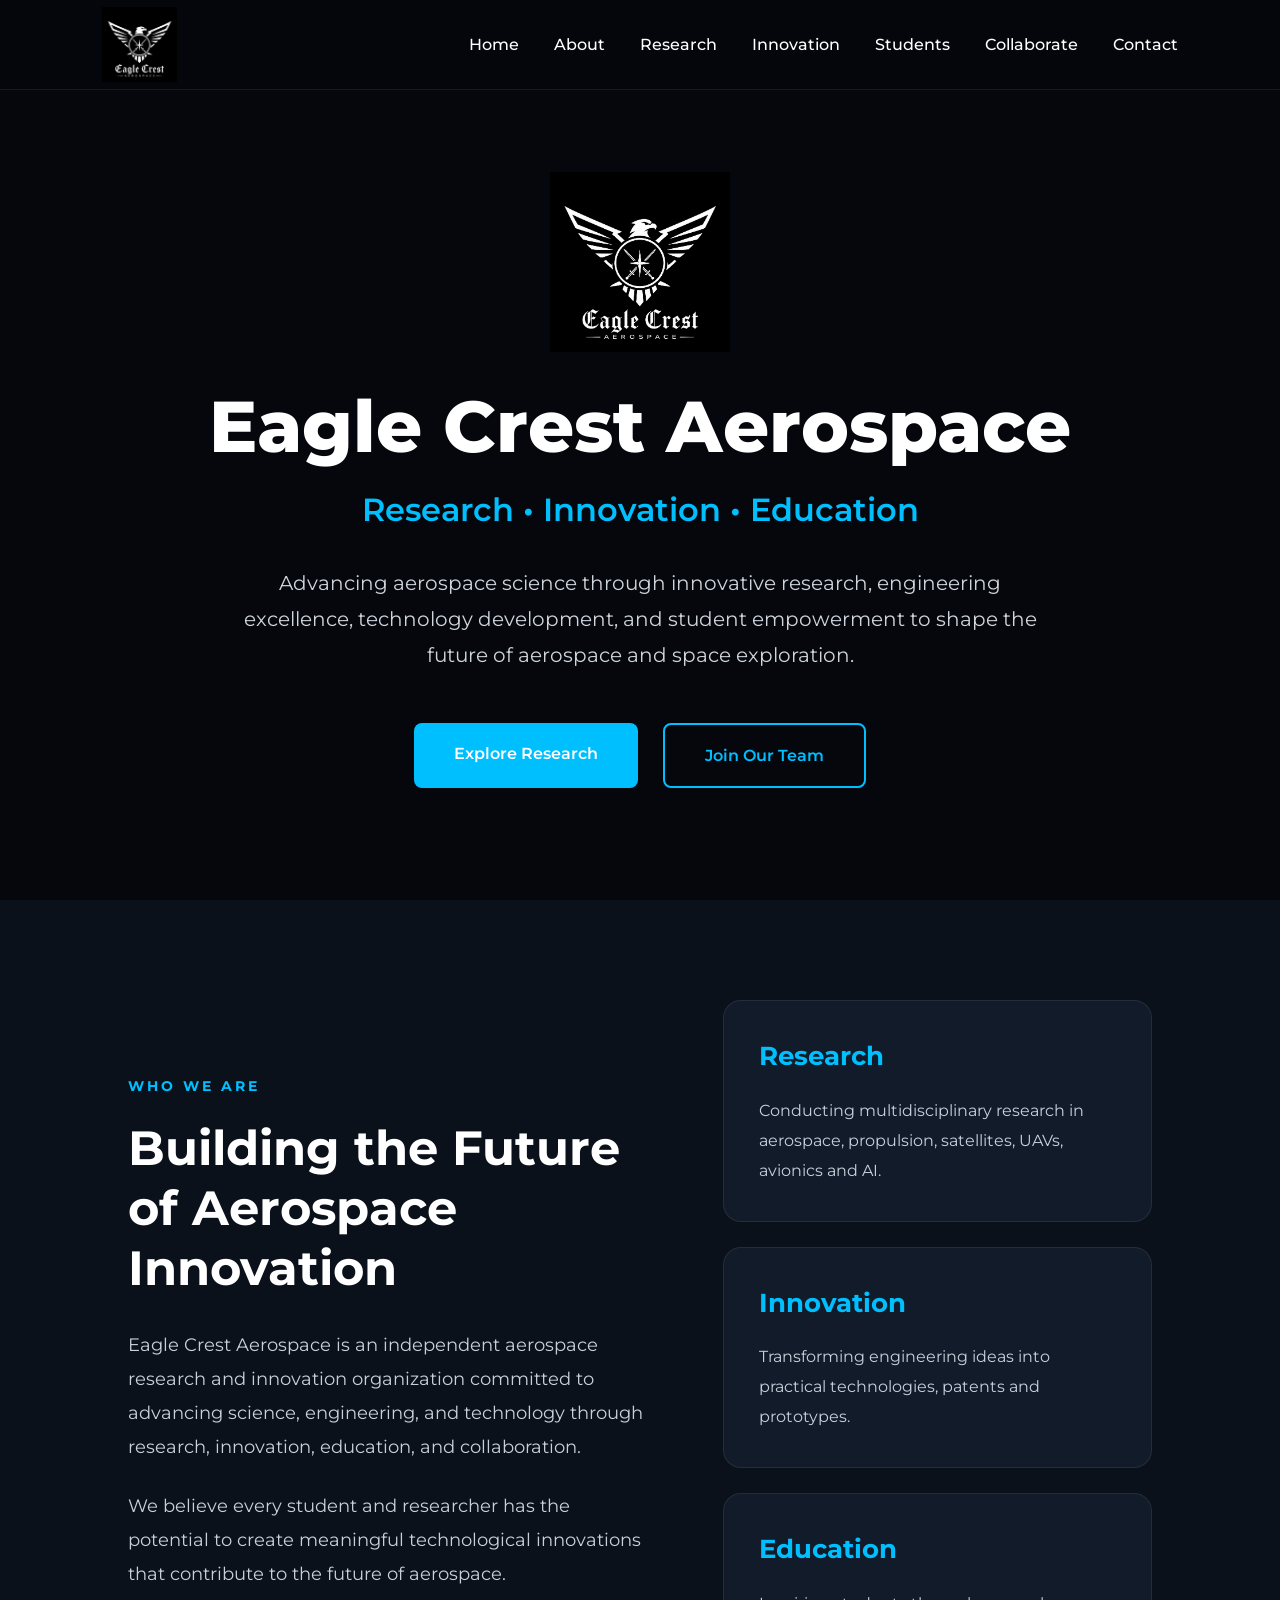
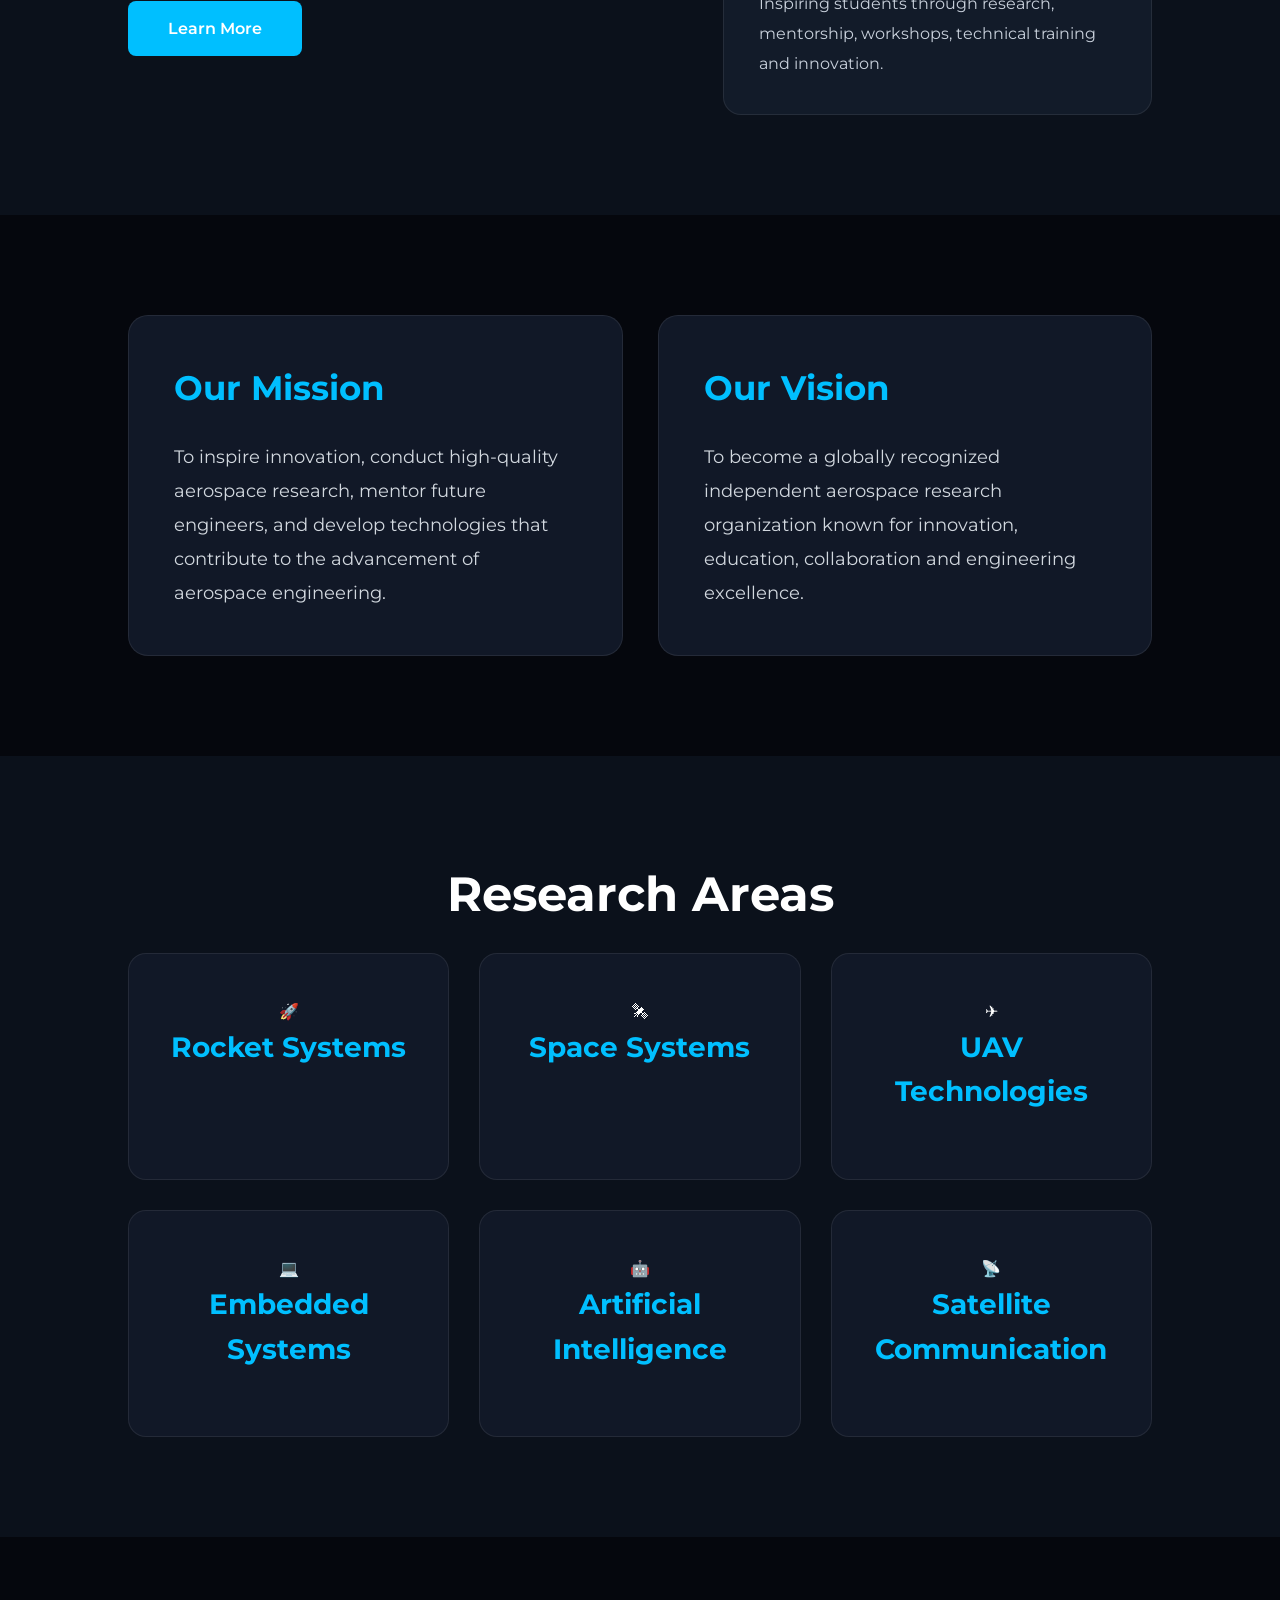
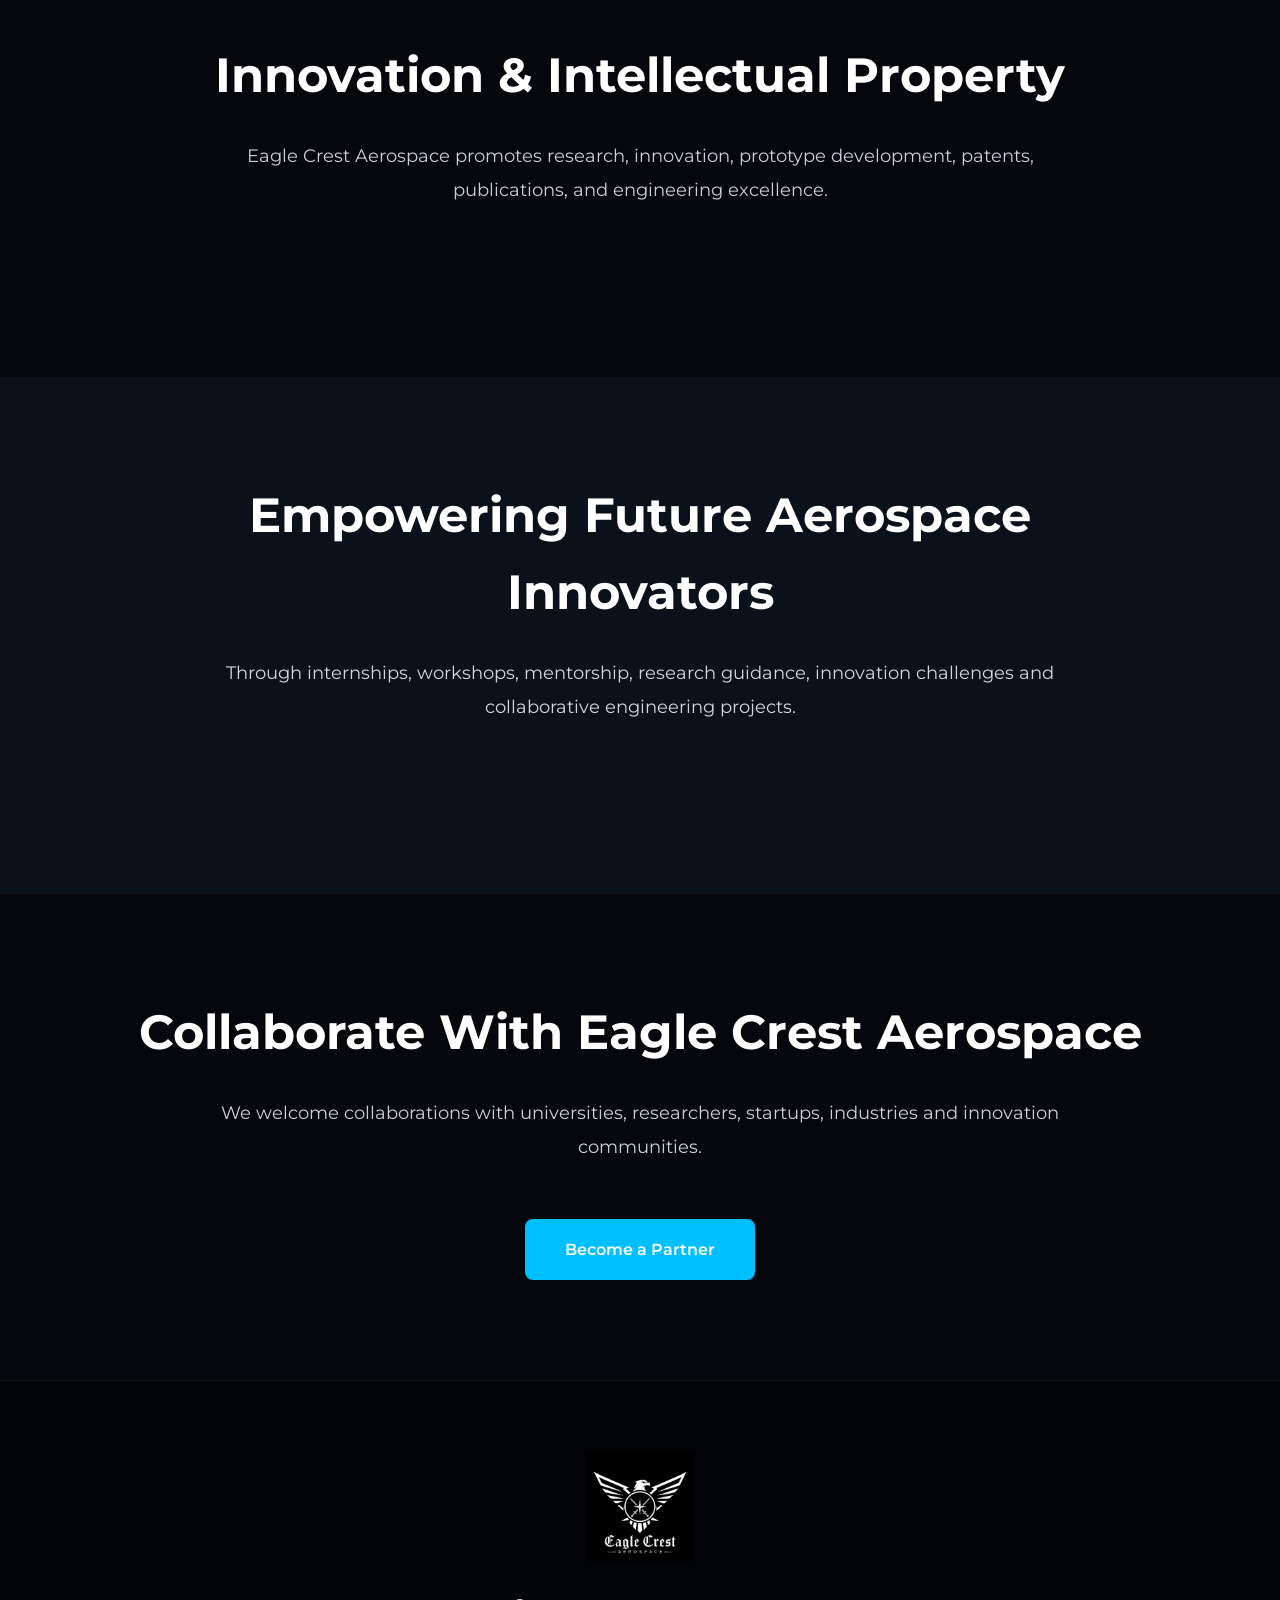
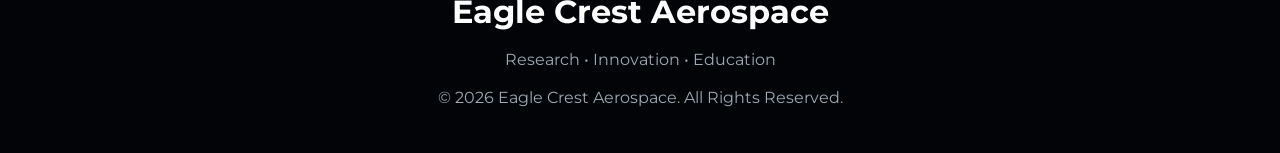
==== index.html @ 28a16800 "Add files via upload" ====
<!DOCTYPE html>
<html lang="en">

<head>

    <meta charset="UTF-8">

    <meta name="viewport" content="width=device-width, initial-scale=1.0">

    <title>Eagle Crest Aerospace</title>

    <!-- Google Fonts -->

    <link rel="preconnect" href="https://fonts.googleapis.com">

    <link rel="preconnect" href="https://fonts.gstatic.com" crossorigin>

    <link href="https://fonts.googleapis.com/css2?family=Montserrat:wght@300;400;500;600;700;800&family=Poppins:wght@300;400;500;600&display=swap" rel="stylesheet">

    <!-- CSS -->

    <link rel="stylesheet" href="css/style.css">

</head>

<body>

<!-- =====================================================
NAVIGATION
====================================================== -->

<header>

<nav class="navbar">

    <div class="logo">

        <img src="images/eagle-crest-logo.png" alt="Eagle Crest Aerospace Logo">

    </div>

    <ul class="nav-links">

        <li><a href="#home">Home</a></li>

        <li><a href="#about">About</a></li>

        <a href="research.html">Research</a>

        <li><a href="#innovation">Innovation</a></li>

        <li><a href="#students">Students</a></li>

        <li><a href="#collaboration">Collaborate</a></li>

        <li><a href="#contact">Contact</a></li>

    </ul>

</nav>

</header>

<!-- =====================================================
HERO SECTION
====================================================== -->

<section class="hero" id="home">

    <div class="hero-content">

        <img src="images/eagle-crest-logo.png"
             alt="Eagle Crest Aerospace"
             class="hero-logo">

        <h1>Eagle Crest Aerospace</h1>

        <h2>Research • Innovation • Education</h2>

        <p>

            Advancing aerospace science through innovative research,
            engineering excellence, technology development,
            and student empowerment to shape the future
            of aerospace and space exploration.

        </p>

        <div class="hero-buttons">

            <a href="#research" class="primary-btn">

                Explore Research

            </a>

            <a href="#students" class="secondary-btn">

                Join Our Team

            </a>

        </div>

    </div>

</section>

<!-- =====================================================
ABOUT
====================================================== -->

<section class="about" id="about">

    <div class="about-text">

        <span class="section-tag">

            WHO WE ARE

        </span>

        <h2>

            Building the Future of Aerospace Innovation

        </h2>

        <p>

            Eagle Crest Aerospace is an independent aerospace research
            and innovation organization committed to advancing science,
            engineering, and technology through research,
            innovation, education, and collaboration.

        </p>

        <p>

            We believe every student and researcher has the potential
            to create meaningful technological innovations that
            contribute to the future of aerospace.

        </p>

        <a href="#" class="primary-btn">

            Learn More

        </a>

    </div>

    <div class="about-cards">

        <div class="card">

            <h3>Research</h3>

            <p>

                Conducting multidisciplinary research in aerospace,
                propulsion, satellites, UAVs,
                avionics and AI.

            </p>

        </div>

        <div class="card">

            <h3>Innovation</h3>

            <p>

                Transforming engineering ideas into
                practical technologies,
                patents and prototypes.

            </p>

        </div>

        <div class="card">

            <h3>Education</h3>

            <p>

                Inspiring students through research,
                mentorship, workshops,
                technical training and innovation.

            </p>

        </div>

    </div>

</section>

<!-- =====================================================
MISSION & VISION
====================================================== -->

<section class="mission">

    <div class="mission-box">

        <h2>Our Mission</h2>

        <p>

            To inspire innovation, conduct high-quality aerospace
            research, mentor future engineers,
            and develop technologies that contribute
            to the advancement of aerospace engineering.

        </p>

    </div>

    <div class="mission-box">

        <h2>Our Vision</h2>

        <p>

            To become a globally recognized independent
            aerospace research organization known for
            innovation, education,
            collaboration and engineering excellence.

        </p>

    </div>

</section>

<!-- =====================================================
RESEARCH
====================================================== -->

<section class="research" id="research">

    <h2>

        Research Areas

    </h2>

    <div class="research-grid">

        <div class="research-card">

            🚀

            <h3>Rocket Systems</h3>

        </div>

        <div class="research-card">

            🛰

            <h3>Space Systems</h3>

        </div>

        <div class="research-card">

            ✈

            <h3>UAV Technologies</h3>

        </div>

        <div class="research-card">

            💻

            <h3>Embedded Systems</h3>

        </div>

        <div class="research-card">

            🤖

            <h3>Artificial Intelligence</h3>

        </div>

        <div class="research-card">

            📡

            <h3>Satellite Communication</h3>

        </div>

    </div>

</section>

<!-- =====================================================
INNOVATION
====================================================== -->

<section class="innovation" id="innovation">

    <h2>

        Innovation & Intellectual Property

    </h2>

    <p>

        Eagle Crest Aerospace promotes research,
        innovation, prototype development,
        patents, publications,
        and engineering excellence.

    </p>

</section>

<!-- =====================================================
STUDENTS
====================================================== -->

<section class="students" id="students">

    <h2>

        Empowering Future Aerospace Innovators

    </h2>

    <p>

        Through internships,
        workshops,
        mentorship,
        research guidance,
        innovation challenges
        and collaborative engineering projects.

    </p>

</section>

<!-- =====================================================
COLLABORATION
====================================================== -->

<section class="collaboration" id="collaboration">

    <h2>

        Collaborate With Eagle Crest Aerospace

    </h2>

    <p>

        We welcome collaborations with
        universities,
        researchers,
        startups,
        industries
        and innovation communities.

    </p>

    <a href="#" class="primary-btn">

        Become a Partner

    </a>

</section>

<!-- =====================================================
FOOTER
====================================================== -->

<footer id="contact">

    <img src="images/eagle-crest-logo.png"
         alt="Logo">

    <h3>

        Eagle Crest Aerospace

    </h3>

    <p>

        Research • Innovation • Education

    </p>

    <p>

        © 2026 Eagle Crest Aerospace.
        All Rights Reserved.

    </p>

</footer>

<script src="js/script.js"></script>

</body>

</html>
---- css/style.css ----
/*====================================================
EAGLE CREST AEROSPACE
STYLE SHEET
====================================================*/


/*====================================================
RESET
====================================================*/

*{
    margin:0;
    padding:0;
    box-sizing:border-box;
}

html{
    scroll-behavior:smooth;
}

body{

    font-family:'Montserrat',sans-serif;

    background:#05070d;

    color:#ffffff;

    overflow-x:hidden;

    line-height:1.6;

}


/*====================================================
GENERAL
====================================================*/

section{

    width:100%;

    padding:100px 10%;

}

img{

    max-width:100%;

    display:block;

}

a{

    text-decoration:none;

}

ul{

    list-style:none;

}


/*====================================================
NAVIGATION
====================================================*/

header{

    position:fixed;

    top:0;

    left:0;

    width:100%;

    z-index:1000;

}

.navbar{

    width:100%;

    height:90px;

    padding:0 8%;

    display:flex;

    justify-content:space-between;

    align-items:center;

    background:rgba(5,7,13,.90);

    backdrop-filter:blur(12px);

    border-bottom:1px solid rgba(255,255,255,.08);

}


/*================ LOGO =================*/

.logo img{

    height:75px;

    width:auto;

    transition:.3s;

}

.logo img:hover{

    transform:scale(1.05);

}


/*================ MENU =================*/

.nav-links{

    display:flex;

    align-items:center;

    gap:35px;

}

.nav-links a{

    color:#ffffff;

    font-size:16px;

    font-weight:500;

    transition:.3s;

    position:relative;

}

.nav-links a:hover{

    color:#00bfff;

}

.nav-links a::after{

    content:"";

    position:absolute;

    left:0;

    bottom:-8px;

    width:0;

    height:2px;

    background:#00bfff;

    transition:.3s;

}

.nav-links a:hover::after{

    width:100%;

}


/*====================================================
HERO
====================================================*/

.hero{

    min-height:100vh;

    display:flex;

    justify-content:center;

    align-items:center;

    text-align:center;

    padding-top:160px;

    background:
    linear-gradient(rgba(5,7,13,.92),rgba(5,7,13,.95));

}


/*================ HERO CONTENT =================*/

.hero-content{

    max-width:900px;

    margin:auto;

}


/*================ HERO LOGO =================*/

.hero-logo{

    width:180px;

    margin:0 auto 35px;

}


/*================ TITLE =================*/

.hero h1{

    font-size:72px;

    font-weight:800;

    margin-bottom:18px;

    line-height:1.1;

}


/*================ SUBTITLE =================*/

.hero h2{

    font-size:32px;

    color:#00bfff;

    margin-bottom:30px;

    font-weight:600;

}


/*================ DESCRIPTION =================*/

.hero p{

    font-size:20px;

    color:#cfd5dd;

    line-height:36px;

    max-width:820px;

    margin:auto;

}


/*====================================================
BUTTONS
====================================================*/

.hero-buttons{

    margin-top:50px;

    display:flex;

    justify-content:center;

    gap:25px;

}


/*================ PRIMARY =================*/

.primary-btn{

    background:#00bfff;

    color:white;

    padding:18px 40px;

    border-radius:8px;

    font-weight:600;

    transition:.3s;

}

.primary-btn:hover{

    background:#0099e6;

    transform:translateY(-4px);

}


/*================ SECONDARY =================*/

.secondary-btn{

    border:2px solid #00bfff;

    color:#00bfff;

    padding:18px 40px;

    border-radius:8px;

    font-weight:600;

    transition:.3s;

}

.secondary-btn:hover{

    background:#00bfff;

    color:white;

    transform:translateY(-4px);

}


/*====================================================
RESPONSIVE
====================================================*/

@media(max-width:992px){

.navbar{

    flex-direction:column;

    height:auto;

    padding:20px;

}

.logo img{

    height:60px;

}

.nav-links{

    flex-wrap:wrap;

    justify-content:center;

    gap:18px;

    margin-top:15px;

}

.hero{

    padding-top:220px;

}

.hero-logo{

    width:150px;

}

.hero h1{

    font-size:46px;

}

.hero h2{

    font-size:24px;

}

.hero p{

    font-size:18px;

    line-height:30px;

}

.hero-buttons{

    flex-direction:column;

    align-items:center;

}

.primary-btn,

.secondary-btn{

    width:240px;

    text-align:center;

}

}
/*====================================================
ABOUT SECTION
====================================================*/

.about{

    background:#0b111b;

    display:grid;

    grid-template-columns:1.1fr .9fr;

    gap:70px;

    align-items:center;

}

/* LEFT SIDE */

.about-text{

    max-width:700px;

}

.section-tag{

    display:inline-block;

    color:#00bfff;

    font-size:14px;

    font-weight:700;

    letter-spacing:3px;

    text-transform:uppercase;

    margin-bottom:20px;

}

.about-text h2{

    font-size:48px;

    font-weight:700;

    line-height:60px;

    margin-bottom:30px;

}

.about-text p{

    font-size:18px;

    color:#c8d0db;

    line-height:34px;

    margin-bottom:25px;

}


/*====================================================
ABOUT CARDS
====================================================*/

.about-cards{

    display:grid;

    gap:25px;

}

.card{

    background:#121b29;

    padding:35px;

    border-radius:18px;

    border:1px solid rgba(255,255,255,.08);

    transition:.35s;

    cursor:pointer;

}

.card:hover{

    transform:translateY(-8px);

    border-color:#00bfff;

    box-shadow:0 20px 35px rgba(0,191,255,.12);

}

.card h3{

    color:#00bfff;

    font-size:26px;

    margin-bottom:18px;

}

.card p{

    color:#c8d0db;

    line-height:30px;

}


/*====================================================
MISSION & VISION
====================================================*/

.mission{

    background:#05070d;

    display:grid;

    grid-template-columns:repeat(2,1fr);

    gap:35px;

}

.mission-box{

    background:#111827;

    border-radius:20px;

    padding:45px;

    border:1px solid rgba(255,255,255,.08);

    transition:.35s;

}

.mission-box:hover{

    transform:translateY(-10px);

    border-color:#00bfff;

    box-shadow:0 20px 40px rgba(0,191,255,.10);

}

.mission-box h2{

    font-size:34px;

    color:#00bfff;

    margin-bottom:25px;

}

.mission-box p{

    color:#d2d8df;

    font-size:18px;

    line-height:34px;

}


/*====================================================
RESPONSIVE
====================================================*/

@media(max-width:1100px){

.about{

    grid-template-columns:1fr;

}

.about-text{

    max-width:100%;

}

.mission{

    grid-template-columns:1fr;

}

}

@media(max-width:768px){

.about{

    padding:80px 7%;

}

.mission{

    padding:80px 7%;

}

.about-text h2{

    font-size:36px;

    line-height:46px;

}

.card{

    padding:28px;

}

.mission-box{

    padding:35px;

}

.mission-box h2{

    font-size:28px;

}

.about-text p,

.card p,

.mission-box p{

    font-size:16px;

    line-height:30px;

}

}
/*====================================================
RESEARCH SECTION
====================================================*/

.research{

    background:#0b111b;

    text-align:center;

}

.research h2{

    font-size:48px;

    font-weight:700;

    margin-bottom:20px;

}

.research>p{

    max-width:800px;

    margin:0 auto 70px;

    color:#c9d1db;

    font-size:18px;

    line-height:32px;

}

.research-grid{

    display:grid;

    grid-template-columns:repeat(auto-fit,minmax(280px,1fr));

    gap:30px;

}

/*==============================
RESEARCH CARD
==============================*/

.research-card{

    background:#111827;

    padding:45px 30px;

    border-radius:18px;

    border:1px solid rgba(255,255,255,.08);

    transition:.35s;

    cursor:pointer;

}

.research-card:hover{

    transform:translateY(-10px);

    border-color:#00bfff;

    box-shadow:0 20px 45px rgba(0,191,255,.15);

}

.research-card .icon{

    font-size:55px;

    margin-bottom:25px;

}

.research-card h3{

    font-size:28px;

    margin-bottom:20px;

    color:#00bfff;

}

.research-card p{

    color:#c8d0db;

    line-height:30px;

    font-size:17px;

}

/*====================================================
INNOVATION SECTION
====================================================*/

.innovation{

    background:#05070d;

    text-align:center;

}

.innovation h2{

    font-size:48px;

    margin-bottom:25px;

}

.innovation>p{

    max-width:850px;

    margin:0 auto 70px;

    color:#c8d0db;

    font-size:18px;

    line-height:34px;

}

/*==============================
INNOVATION GRID
==============================*/

.innovation-grid{

    display:grid;

    grid-template-columns:repeat(auto-fit,minmax(250px,1fr));

    gap:30px;

}

.innovation-card{

    background:#121b29;

    padding:35px;

    border-radius:18px;

    border:1px solid rgba(255,255,255,.08);

    transition:.35s;

}

.innovation-card:hover{

    transform:translateY(-8px);

    border-color:#00bfff;

    box-shadow:0 20px 40px rgba(0,191,255,.12);

}

.innovation-card h3{

    color:#00bfff;

    font-size:26px;

    margin-bottom:18px;

}

.innovation-card p{

    color:#d0d7df;

    line-height:30px;

}

/*====================================================
STUDENT SECTION
====================================================*/

.students{

    background:#0b111b;

    text-align:center;

}

.students h2{

    font-size:48px;

    margin-bottom:25px;

}

.students>p{

    max-width:900px;

    margin:0 auto 70px;

    font-size:18px;

    line-height:34px;

    color:#d0d7df;

}

/*==============================
PROGRAM GRID
==============================*/

.student-grid{

    display:grid;

    grid-template-columns:repeat(auto-fit,minmax(280px,1fr));

    gap:30px;

}

.student-card{

    background:#111827;

    border-radius:18px;

    padding:35px;

    border:1px solid rgba(255,255,255,.08);

    transition:.35s;

}

.student-card:hover{

    transform:translateY(-8px);

    border-color:#00bfff;

    box-shadow:0 20px 40px rgba(0,191,255,.15);

}

.student-card h3{

    color:#00bfff;

    font-size:24px;

    margin-bottom:18px;

}

.student-card p{

    color:#d0d7df;

    line-height:30px;

}

/*==============================
CALL TO ACTION
==============================*/

.student-btn{

    display:inline-block;

    margin-top:60px;

    padding:18px 45px;

    background:#00bfff;

    color:white;

    border-radius:8px;

    font-weight:600;

    transition:.3s;

}

.student-btn:hover{

    background:#0099e6;

}

/*====================================================
RESPONSIVE
====================================================*/

@media(max-width:900px){

.research h2,
.innovation h2,
.students h2{

    font-size:36px;

}

.research-grid,
.innovation-grid,
.student-grid{

    grid-template-columns:1fr;

}

}
/*====================================================
COLLABORATION SECTION
====================================================*/

.collaboration{

    background:#05070d;

    text-align:center;

}

.collaboration h2{

    font-size:48px;

    margin-bottom:25px;

    color:#ffffff;

}

.collaboration p{

    max-width:850px;

    margin:0 auto 45px;

    color:#c9d1db;

    font-size:18px;

    line-height:34px;

}

.collaboration .primary-btn{

    display:inline-block;

    margin-top:10px;

}


/*====================================================
FOOTER
====================================================*/

footer{

    background:#020407;

    padding:70px 10% 30px;

    text-align:center;

    border-top:1px solid rgba(255,255,255,.08);

}

footer img{

    width:110px;

    margin:0 auto 25px;

}

footer h3{

    font-size:32px;

    color:#ffffff;

    margin-bottom:10px;

}

footer p{

    color:#9ea9b6;

    font-size:16px;

    margin-bottom:12px;

}

footer hr{

    margin:35px auto;

    border:none;

    border-top:1px solid rgba(255,255,255,.08);

    width:100%;

}

.footer-links{

    display:flex;

    justify-content:center;

    gap:30px;

    margin-bottom:35px;

    flex-wrap:wrap;

}

.footer-links a{

    color:#bfc8d4;

    transition:.3s;

}

.footer-links a:hover{

    color:#00bfff;

}

.footer-social{

    display:flex;

    justify-content:center;

    gap:18px;

    margin-bottom:35px;

}

.footer-social a{

    width:45px;

    height:45px;

    border-radius:50%;

    background:#111827;

    display:flex;

    justify-content:center;

    align-items:center;

    color:white;

    font-size:18px;

    transition:.3s;

}

.footer-social a:hover{

    background:#00bfff;

    transform:translateY(-5px);

}

.copyright{

    margin-top:20px;

    font-size:15px;

    color:#8c98a7;

}


/*====================================================
GLOBAL RESPONSIVE
====================================================*/

@media(max-width:1200px){

section{

    padding:90px 8%;

}

.hero h1{

    font-size:58px;

}

.about-text h2{

    font-size:40px;

}

.research h2,

.innovation h2,

.students h2,

.collaboration h2{

    font-size:40px;

}

}


@media(max-width:992px){

.navbar{

    padding:20px 6%;

}

.hero{

    padding-top:180px;

}

.hero-logo{

    width:160px;

}

.hero h1{

    font-size:48px;

}

.hero h2{

    font-size:24px;

}

.hero p{

    font-size:18px;

    line-height:30px;

}

.about{

    grid-template-columns:1fr;

}

.mission{

    grid-template-columns:1fr;

}

.research-grid,

.innovation-grid,

.student-grid{

    grid-template-columns:repeat(2,1fr);

}

}


@media(max-width:768px){

.navbar{

    flex-direction:column;

    height:auto;

    padding:20px;

}

.nav-links{

    flex-wrap:wrap;

    justify-content:center;

    gap:15px;

    margin-top:15px;

}

.hero{

    padding-top:230px;

}

.hero-logo{

    width:140px;

}

.hero h1{

    font-size:38px;

}

.hero h2{

    font-size:20px;

}

.hero p{

    font-size:16px;

    line-height:28px;

}

.hero-buttons{

    flex-direction:column;

    align-items:center;

}

.primary-btn,

.secondary-btn{

    width:220px;

    text-align:center;

}

.research-grid,

.innovation-grid,

.student-grid{

    grid-template-columns:1fr;

}

.about-text h2{

    font-size:32px;

    line-height:42px;

}

.mission-box{

    padding:30px;

}

footer h3{

    font-size:26px;

}

.footer-links{

    flex-direction:column;

    gap:15px;

}

}


@media(max-width:480px){

.hero h1{

    font-size:32px;

}

.hero-logo{

    width:120px;

}

.hero p{

    font-size:15px;

}

.section-tag{

    font-size:13px;

}

.research h2,

.innovation h2,

.students h2,

.collaboration h2{

    font-size:30px;

}

}
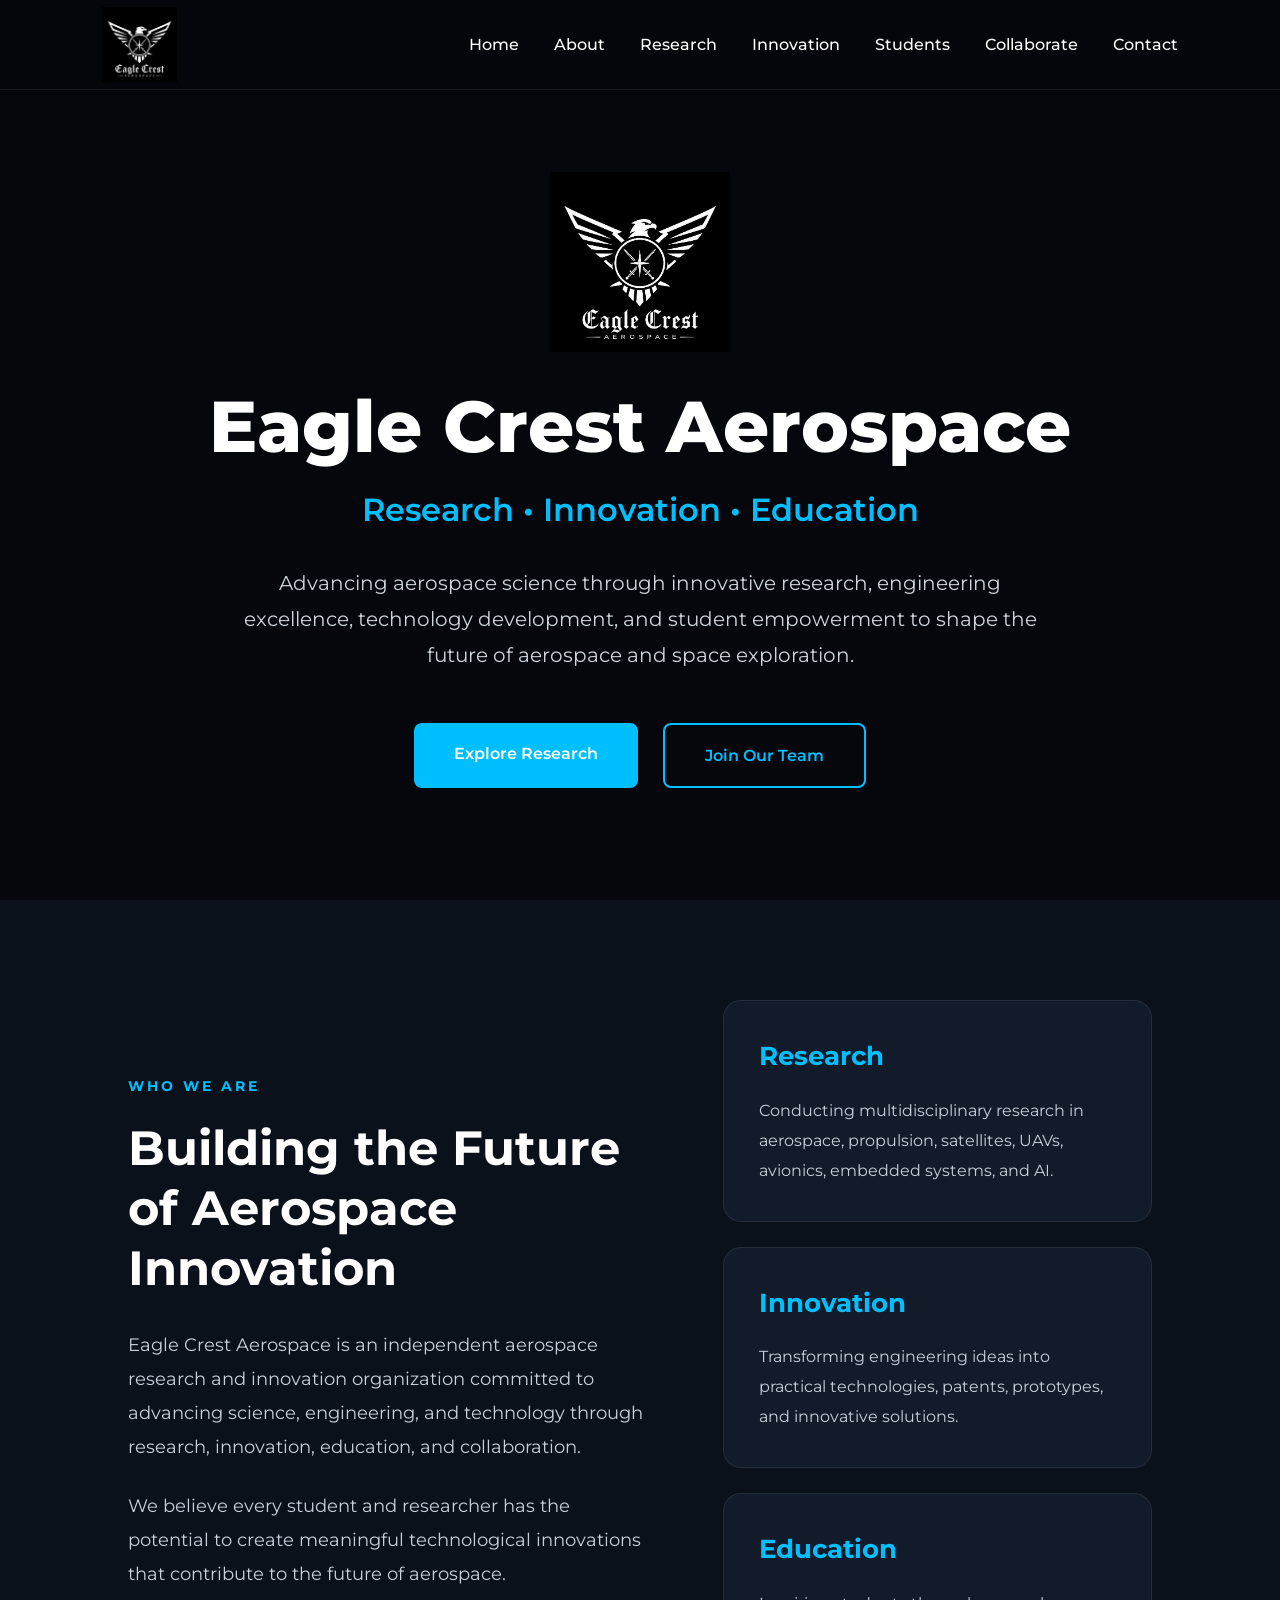
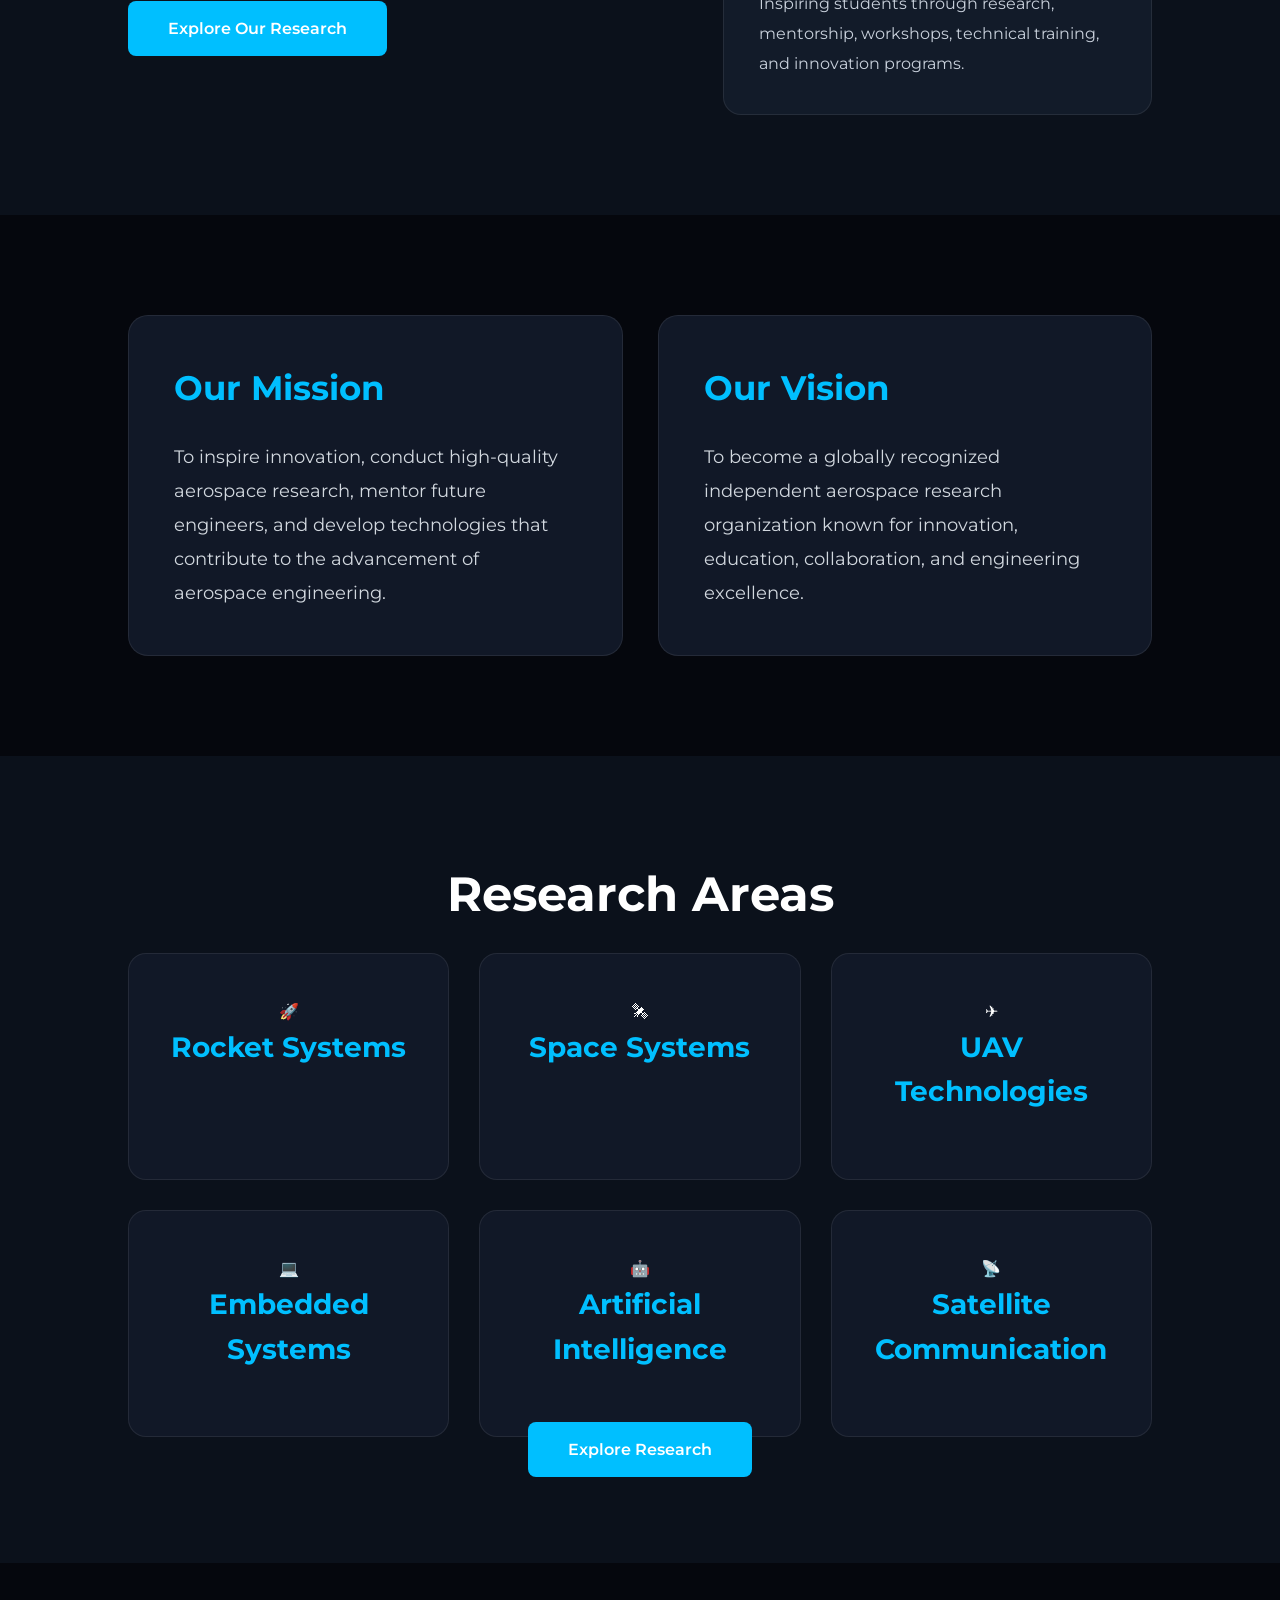
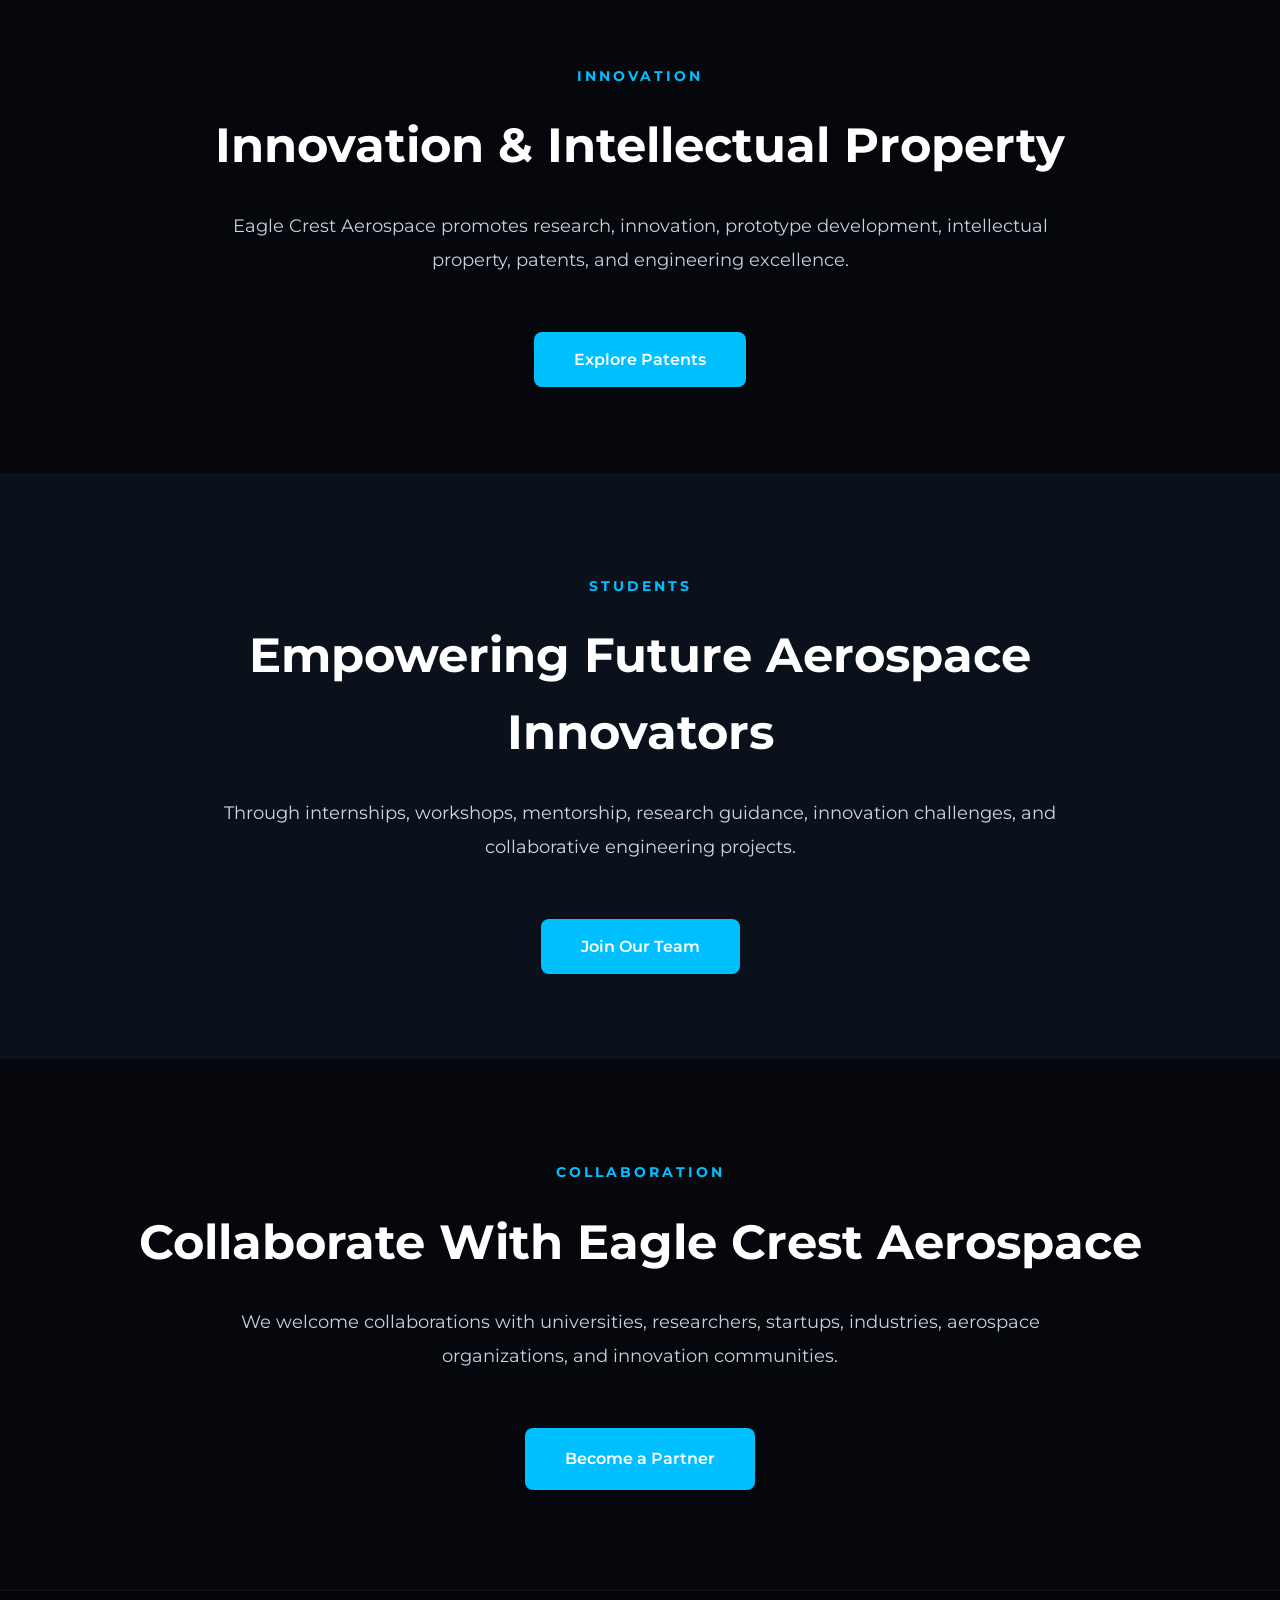
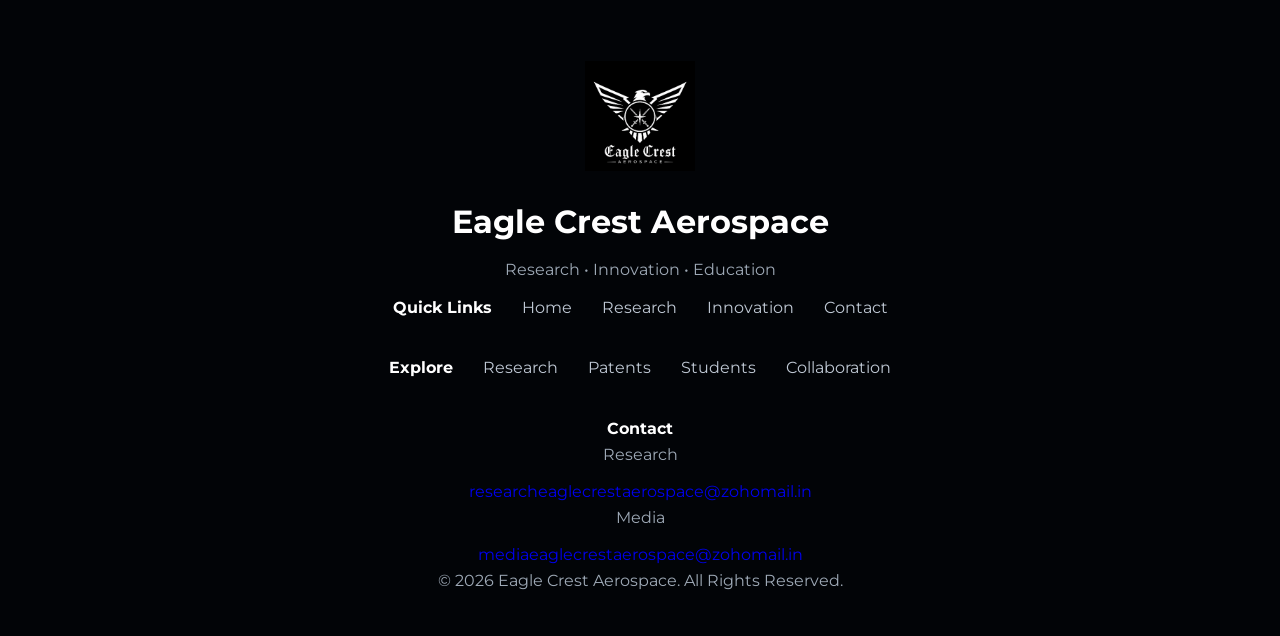
==== commit 5df841cf: "Update index.html" ====
--- a/index.html
+++ b/index.html
@@ -7,63 +7,106 @@
 
     <meta name="viewport" content="width=device-width, initial-scale=1.0">
 
-    <title>Eagle Crest Aerospace</title>
+    <title>Eagle Crest Aerospace | Research • Innovation • Education</title>
+
+    <meta name="description"
+          content="Eagle Crest Aerospace is an independent aerospace research and innovation organization focused on aerospace engineering, space technology, research, education, and student innovation.">
 
     <!-- Google Fonts -->
-
     <link rel="preconnect" href="https://fonts.googleapis.com">
-
     <link rel="preconnect" href="https://fonts.gstatic.com" crossorigin>
 
-    <link href="https://fonts.googleapis.com/css2?family=Montserrat:wght@300;400;500;600;700;800&family=Poppins:wght@300;400;500;600&display=swap" rel="stylesheet">
-
-    <!-- CSS -->
-
+    <link href="https://fonts.googleapis.com/css2?family=Montserrat:wght@300;400;500;600;700;800&family=Poppins:wght@300;400;500;600&display=swap"
+          rel="stylesheet">
+
+    <!-- Main CSS -->
     <link rel="stylesheet" href="css/style.css">
 
 </head>
 
+
 <body>
 
+
 <!-- =====================================================
 NAVIGATION
-====================================================== -->
+===================================================== -->
 
 <header>
 
-<nav class="navbar">
-
-    <div class="logo">
-
-        <img src="images/eagle-crest-logo.png" alt="Eagle Crest Aerospace Logo">
-
-    </div>
-
-    <ul class="nav-links">
-
-        <li><a href="#home">Home</a></li>
-
-        <li><a href="#about">About</a></li>
-
-        <a href="research.html">Research</a>
-
-        <li><a href="#innovation">Innovation</a></li>
-
-        <li><a href="#students">Students</a></li>
-
-        <li><a href="#collaboration">Collaborate</a></li>
-
-        <li><a href="#contact">Contact</a></li>
-
-    </ul>
-
-</nav>
+    <nav class="navbar">
+
+        <!-- LOGO -->
+
+        <div class="logo">
+
+            <a href="index.html">
+
+                <img src="images/eagle-crest-logo.png"
+                     alt="Eagle Crest Aerospace Logo">
+
+            </a>
+
+        </div>
+
+
+        <!-- NAVIGATION LINKS -->
+
+        <ul class="nav-links">
+
+            <li>
+                <a href="index.html">
+                    Home
+                </a>
+            </li>
+
+            <li>
+                <a href="index.html#about">
+                    About
+                </a>
+            </li>
+
+            <li>
+                <a href="research.html">
+                    Research
+                </a>
+            </li>
+
+            <li>
+                <a href="patents.html">
+                    Innovation
+                </a>
+            </li>
+
+            <li>
+                <a href="index.html#students">
+                    Students
+                </a>
+            </li>
+
+            <li>
+                <a href="index.html#collaboration">
+                    Collaborate
+                </a>
+            </li>
+
+            <li>
+                <a href="contact.html">
+                    Contact
+                </a>
+            </li>
+
+        </ul>
+
+    </nav>
 
 </header>
 
+
+
 <!-- =====================================================
 HERO SECTION
-====================================================== -->
+===================================================== -->
 
 <section class="hero" id="home">
 
@@ -73,9 +116,16 @@
              alt="Eagle Crest Aerospace"
              class="hero-logo">
 
-        <h1>Eagle Crest Aerospace</h1>
-
-        <h2>Research • Innovation • Education</h2>
+
+        <h1>
+            Eagle Crest Aerospace
+        </h1>
+
+
+        <h2>
+            Research • Innovation • Education
+        </h2>
+
 
         <p>
 
@@ -86,15 +136,19 @@
 
         </p>
 
+
         <div class="hero-buttons">
 
-            <a href="#research" class="primary-btn">
+            <a href="research.html"
+               class="primary-btn">
 
                 Explore Research
 
             </a>
 
-            <a href="#students" class="secondary-btn">
+
+            <a href="index.html#students"
+               class="secondary-btn">
 
                 Join Our Team
 
@@ -106,90 +160,105 @@
 
 </section>
 
+
+
 <!-- =====================================================
 ABOUT
-====================================================== -->
+===================================================== -->
 
 <section class="about" id="about">
 
     <div class="about-text">
 
         <span class="section-tag">
-
             WHO WE ARE
-
         </span>
 
+
         <h2>
-
             Building the Future of Aerospace Innovation
-
         </h2>
 
+
         <p>
 
-            Eagle Crest Aerospace is an independent aerospace research
-            and innovation organization committed to advancing science,
-            engineering, and technology through research,
-            innovation, education, and collaboration.
+            Eagle Crest Aerospace is an independent aerospace
+            research and innovation organization committed to
+            advancing science, engineering, and technology
+            through research, innovation, education,
+            and collaboration.
 
         </p>
 
+
         <p>
 
-            We believe every student and researcher has the potential
-            to create meaningful technological innovations that
-            contribute to the future of aerospace.
+            We believe every student and researcher has the
+            potential to create meaningful technological
+            innovations that contribute to the future
+            of aerospace.
 
         </p>
 
-        <a href="#" class="primary-btn">
-
-            Learn More
+
+        <a href="research.html"
+           class="primary-btn">
+
+            Explore Our Research
 
         </a>
 
     </div>
 
+
     <div class="about-cards">
 
+
         <div class="card">
 
-            <h3>Research</h3>
+            <h3>
+                Research
+            </h3>
 
             <p>
 
-                Conducting multidisciplinary research in aerospace,
-                propulsion, satellites, UAVs,
-                avionics and AI.
+                Conducting multidisciplinary research in
+                aerospace, propulsion, satellites, UAVs,
+                avionics, embedded systems, and AI.
 
             </p>
 
         </div>
 
+
         <div class="card">
 
-            <h3>Innovation</h3>
+            <h3>
+                Innovation
+            </h3>
 
             <p>
 
                 Transforming engineering ideas into
-                practical technologies,
-                patents and prototypes.
+                practical technologies, patents,
+                prototypes, and innovative solutions.
 
             </p>
 
         </div>
 
+
         <div class="card">
 
-            <h3>Education</h3>
+            <h3>
+                Education
+            </h3>
 
             <p>
 
                 Inspiring students through research,
-                mentorship, workshops,
-                technical training and innovation.
+                mentorship, workshops, technical training,
+                and innovation programs.
 
             </p>
 
@@ -199,20 +268,24 @@
 
 </section>
 
+
+
 <!-- =====================================================
 MISSION & VISION
-====================================================== -->
+===================================================== -->
 
 <section class="mission">
 
     <div class="mission-box">
 
-        <h2>Our Mission</h2>
+        <h2>
+            Our Mission
+        </h2>
 
         <p>
 
-            To inspire innovation, conduct high-quality aerospace
-            research, mentor future engineers,
+            To inspire innovation, conduct high-quality
+            aerospace research, mentor future engineers,
             and develop technologies that contribute
             to the advancement of aerospace engineering.
 
@@ -220,16 +293,19 @@
 
     </div>
 
+
     <div class="mission-box">
 
-        <h2>Our Vision</h2>
+        <h2>
+            Our Vision
+        </h2>
 
         <p>
 
             To become a globally recognized independent
             aerospace research organization known for
-            innovation, education,
-            collaboration and engineering excellence.
+            innovation, education, collaboration,
+            and engineering excellence.
 
         </p>
 
@@ -237,144 +313,219 @@
 
 </section>
 
+
+
 <!-- =====================================================
 RESEARCH
-====================================================== -->
+===================================================== -->
 
 <section class="research" id="research">
 
     <h2>
-
         Research Areas
-
     </h2>
 
+
     <div class="research-grid">
 
+
         <div class="research-card">
 
-            🚀
-
-            <h3>Rocket Systems</h3>
-
-        </div>
+            <span class="research-icon">
+                🚀
+            </span>
+
+            <h3>
+                Rocket Systems
+            </h3>
+
+        </div>
+
 
         <div class="research-card">
 
-            🛰
-
-            <h3>Space Systems</h3>
-
-        </div>
+            <span class="research-icon">
+                🛰
+            </span>
+
+            <h3>
+                Space Systems
+            </h3>
+
+        </div>
+
 
         <div class="research-card">
 
-            ✈
-
-            <h3>UAV Technologies</h3>
-
-        </div>
+            <span class="research-icon">
+                ✈
+            </span>
+
+            <h3>
+                UAV Technologies
+            </h3>
+
+        </div>
+
 
         <div class="research-card">
 
-            💻
-
-            <h3>Embedded Systems</h3>
-
-        </div>
+            <span class="research-icon">
+                💻
+            </span>
+
+            <h3>
+                Embedded Systems
+            </h3>
+
+        </div>
+
 
         <div class="research-card">
 
-            🤖
-
-            <h3>Artificial Intelligence</h3>
-
-        </div>
+            <span class="research-icon">
+                🤖
+            </span>
+
+            <h3>
+                Artificial Intelligence
+            </h3>
+
+        </div>
+
 
         <div class="research-card">
 
-            📡
-
-            <h3>Satellite Communication</h3>
-
-        </div>
+            <span class="research-icon">
+                📡
+            </span>
+
+            <h3>
+                Satellite Communication
+            </h3>
+
+        </div>
+
+    </div>
+
+
+    <div class="section-action">
+
+        <a href="research.html"
+           class="primary-btn">
+
+            Explore Research
+
+        </a>
 
     </div>
 
 </section>
 
+
+
 <!-- =====================================================
 INNOVATION
-====================================================== -->
+===================================================== -->
 
 <section class="innovation" id="innovation">
 
+    <span class="section-tag">
+        INNOVATION
+    </span>
+
+
     <h2>
-
         Innovation & Intellectual Property
-
     </h2>
+
 
     <p>
 
         Eagle Crest Aerospace promotes research,
         innovation, prototype development,
-        patents, publications,
+        intellectual property, patents,
         and engineering excellence.
 
     </p>
 
+
+    <a href="patents.html"
+       class="primary-btn">
+
+        Explore Patents
+
+    </a>
+
 </section>
 
+
+
 <!-- =====================================================
 STUDENTS
-====================================================== -->
+===================================================== -->
 
 <section class="students" id="students">
 
+    <span class="section-tag">
+        STUDENTS
+    </span>
+
+
     <h2>
-
         Empowering Future Aerospace Innovators
-
     </h2>
 
+
     <p>
 
-        Through internships,
-        workshops,
-        mentorship,
-        research guidance,
-        innovation challenges
+        Through internships, workshops, mentorship,
+        research guidance, innovation challenges,
         and collaborative engineering projects.
 
     </p>
 
+
+    <a href="contact.html"
+       class="primary-btn">
+
+        Join Our Team
+
+    </a>
+
 </section>
 
+
+
 <!-- =====================================================
 COLLABORATION
-====================================================== -->
-
-<section class="collaboration" id="collaboration">
+===================================================== -->
+
+<section class="collaboration"
+         id="collaboration">
+
+    <span class="section-tag">
+        COLLABORATION
+    </span>
+
 
     <h2>
-
         Collaborate With Eagle Crest Aerospace
-
     </h2>
 
+
     <p>
 
-        We welcome collaborations with
-        universities,
-        researchers,
-        startups,
-        industries
+        We welcome collaborations with universities,
+        researchers, startups, industries,
+        aerospace organizations,
         and innovation communities.
 
     </p>
 
-    <a href="#" class="primary-btn">
+
+    <a href="contact.html"
+       class="primary-btn">
 
         Become a Partner
 
@@ -382,38 +533,148 @@
 
 </section>
 
+
+
 <!-- =====================================================
 FOOTER
-====================================================== -->
+===================================================== -->
 
 <footer id="contact">
 
-    <img src="images/eagle-crest-logo.png"
-         alt="Logo">
-
-    <h3>
-
-        Eagle Crest Aerospace
-
-    </h3>
-
-    <p>
-
-        Research • Innovation • Education
-
-    </p>
-
-    <p>
-
-        © 2026 Eagle Crest Aerospace.
-        All Rights Reserved.
-
-    </p>
+    <div class="footer-content">
+
+
+        <div class="footer-brand">
+
+            <img src="images/eagle-crest-logo.png"
+                 alt="Eagle Crest Aerospace Logo">
+
+
+            <h3>
+                Eagle Crest Aerospace
+            </h3>
+
+
+            <p>
+                Research • Innovation • Education
+            </p>
+
+        </div>
+
+
+        <div class="footer-links">
+
+            <h4>
+                Quick Links
+            </h4>
+
+
+            <a href="index.html">
+                Home
+            </a>
+
+
+            <a href="research.html">
+                Research
+            </a>
+
+
+            <a href="patents.html">
+                Innovation
+            </a>
+
+
+            <a href="contact.html">
+                Contact
+            </a>
+
+        </div>
+
+
+        <div class="footer-links">
+
+            <h4>
+                Explore
+            </h4>
+
+
+            <a href="research.html">
+                Research
+            </a>
+
+
+            <a href="patents.html">
+                Patents
+            </a>
+
+
+            <a href="index.html#students">
+                Students
+            </a>
+
+
+            <a href="index.html#collaboration">
+                Collaboration
+            </a>
+
+        </div>
+
+
+        <div class="footer-contact">
+
+            <h4>
+                Contact
+            </h4>
+
+
+            <p>
+                Research
+            </p>
+
+
+            <a href="mailto:researcheaglecrestaerospace@zohomail.in">
+
+                researcheaglecrestaerospace@zohomail.in
+
+            </a>
+
+
+            <p>
+                Media
+            </p>
+
+
+            <a href="mailto:mediaeaglecrestaerospace@zohomail.in">
+
+                mediaeaglecrestaerospace@zohomail.in
+
+            </a>
+
+        </div>
+
+    </div>
+
+
+    <div class="footer-bottom">
+
+        <p>
+            © 2026 Eagle Crest Aerospace.
+            All Rights Reserved.
+        </p>
+
+    </div>
 
 </footer>
 
+
+
+<!-- =====================================================
+JAVASCRIPT
+===================================================== -->
+
 <script src="js/script.js"></script>
 
+
 </body>
 
-</html>+</html>
